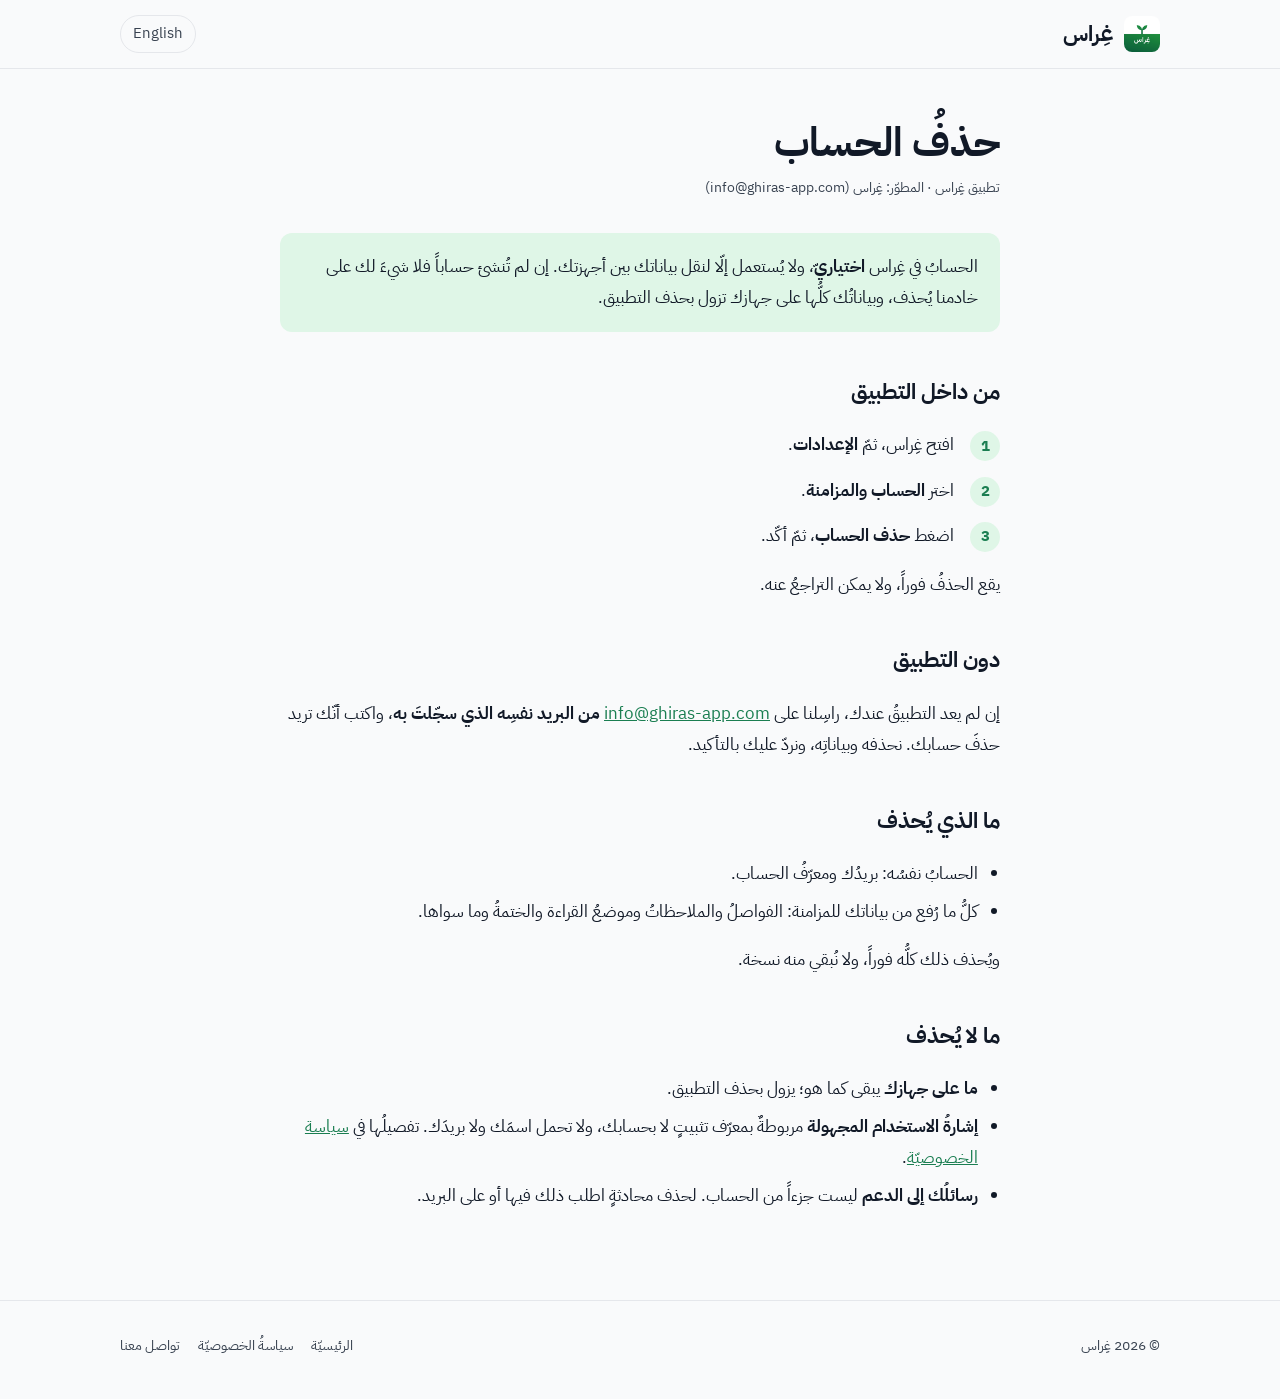
==== delete-account/index.html @ 90747940 "موقعُ غِراس: الرئيسيّة والخصوصيّة وحذفُ الحساب، عربيّاً وإنجليزيّاً Co-Authored-By: Claude Opus 5.5 " ====
<!doctype html>
<html lang="ar" dir="rtl">
<head>
<meta charset="utf-8">
<meta name="viewport" content="width=device-width, initial-scale=1">
<title>حذفُ الحساب · غِراس</title>
<meta name="description" content="كيف تحذف حسابَك في غِراس وبياناتِك المحفوظة على الخادم.">
<meta name="theme-color" content="#0D121C">
<link rel="canonical" href="https://ghiras-app.com/delete-account/">
<link rel="alternate" hreflang="ar" href="https://ghiras-app.com/delete-account/">
<link rel="alternate" hreflang="en" href="https://ghiras-app.com/en/delete-account/">
<link rel="icon" type="image/png" href="/assets/img/favicon.png">
<link rel="preconnect" href="https://fonts.googleapis.com">
<link rel="preconnect" href="https://fonts.gstatic.com" crossorigin>
<link href="https://fonts.googleapis.com/css2?family=IBM+Plex+Sans+Arabic:wght@400;600;700&display=swap" rel="stylesheet">
<link rel="stylesheet" href="/assets/style.css">
</head>
<body>
<header class="top">
  <div class="wrap">
    <a class="brand" href="/"><img src="/assets/img/icon-256.png" alt="" width="36" height="36">غِراس</a>
    <nav class="nav"><a class="lang" href="/en/delete-account/" hreflang="en" lang="en">English</a></nav>
  </div>
</header>

<main class="doc">
  <div class="wrap">
    <h1>حذفُ الحساب</h1>
    <p class="meta">تطبيق غِراس · المطوّر: غِراس (info@ghiras-app.com)</p>

    <div class="summary">الحسابُ في غِراس <strong>اختياريّ</strong>، ولا يُستعمل إلّا لنقل بياناتك بين أجهزتك. إن لم تُنشئ حساباً فلا شيءَ لك على خادمنا يُحذف، وبياناتُك كلُّها على جهازك تزول بحذف التطبيق.</div>

    <h2>من داخل التطبيق</h2>
    <ol class="steps">
      <li>افتح غِراس، ثمّ <strong>الإعدادات</strong>.</li>
      <li>اختر <strong>الحساب والمزامنة</strong>.</li>
      <li>اضغط <strong>حذف الحساب</strong>، ثمّ أكّد.</li>
    </ol>
    <p>يقع الحذفُ فوراً، ولا يمكن التراجعُ عنه.</p>

    <h2>دون التطبيق</h2>
    <p>إن لم يعد التطبيقُ عندك، راسِلنا على <a href="mailto:info@ghiras-app.com?subject=%D8%AD%D8%B0%D9%81%20%D8%A7%D9%84%D8%AD%D8%B3%D8%A7%D8%A8">info@ghiras-app.com</a> <strong>من البريد نفسِه الذي سجّلتَ به</strong>، واكتب أنّك تريد حذفَ حسابك. نحذفه وبياناتِه، ونردّ عليك بالتأكيد.</p>

    <h2>ما الذي يُحذف</h2>
    <ul>
      <li>الحسابُ نفسُه: بريدُك ومعرّفُ الحساب.</li>
      <li>كلُّ ما رُفع من بياناتك للمزامنة: الفواصلُ والملاحظاتُ وموضعُ القراءة والختمةُ وما سواها.</li>
    </ul>
    <p>ويُحذف ذلك كلُّه فوراً، ولا نُبقي منه نسخة.</p>

    <h2>ما لا يُحذف</h2>
    <ul>
      <li><strong>ما على جهازك</strong> يبقى كما هو؛ يزول بحذف التطبيق.</li>
      <li><strong>إشارةُ الاستخدام المجهولة</strong> مربوطةٌ بمعرّف تثبيتٍ لا بحسابك، ولا تحمل اسمَك ولا بريدَك. تفصيلُها في <a href="/privacy/">سياسة الخصوصيّة</a>.</li>
      <li><strong>رسائلُك إلى الدعم</strong> ليست جزءاً من الحساب. لحذف محادثةٍ اطلب ذلك فيها أو على البريد.</li>
    </ul>
  </div>
</main>

<footer class="foot">
  <div class="wrap">
    <span>© 2026 غِراس</span>
    <nav>
      <a href="/">الرئيسيّة</a>
      <a href="/privacy/">سياسةُ الخصوصيّة</a>
      <a href="mailto:info@ghiras-app.com">تواصل معنا</a>
    </nav>
  </div>
</footer>
</body>
</html>
---- assets/style.css ----
/* غِراس — موقع التطبيق. الألوانُ والخطُّ والزوايا من وِجهة «منصّات» في التطبيق
   (lib/core/theme/directions/direction_platform.dart): أبيضُ الورق، وأخضرُ
   النظام الموحَّد، ورماديّاتٌ محايدة، وIBM Plex Sans Arabic خطّاً واحداً. */
:root {
  --bg: #F9FAFB;
  --bg-soft: #F3F4F6;
  --card: #FFFFFF;
  --ink: #111927;
  --ink-soft: #384250;
  --line: #E5E7EB;
  --sage: #1A7E51;
  --sage-soft: #DFF6E7;
  --btn: #166A45;
  --btn-ink: #FFFFFF;
  --shot-edge: rgba(17, 25, 39, .10);
  --radius: 12px;
  --wrap: 1080px;
  --font-body: "IBM Plex Sans Arabic", system-ui, -apple-system, "Segoe UI", sans-serif;
  --font-display: "IBM Plex Sans Arabic", system-ui, -apple-system, "Segoe UI", sans-serif;
}
@media (prefers-color-scheme: dark) {
  :root {
    --bg: #0D121C;
    --bg-soft: #111927;
    --card: #111927;
    --ink: #F9FAFB;
    --ink-soft: #D2D6DB;
    --line: #2A3441;
    --sage: #54C08A;
    --sage-soft: #14573A;
    --btn: #166A45;
    --btn-ink: #FFFFFF;
    --shot-edge: rgba(255, 255, 255, .10);
  }
}

* { box-sizing: border-box; }
html { -webkit-text-size-adjust: 100%; scroll-behavior: smooth; }
body {
  margin: 0;
  background: var(--bg);
  color: var(--ink);
  font-family: var(--font-body);
  font-size: 17px;
  line-height: 1.85;
  overflow-x: hidden;
}
img { max-width: 100%; display: block; }
a { color: var(--sage); }
.wrap { max-width: var(--wrap); margin: 0 auto; padding: 0 20px; }

/* الرأس */
.top { border-bottom: 1px solid var(--line); }
.top .wrap { display: flex; align-items: center; justify-content: space-between; height: 68px; gap: 12px; }
.brand { display: flex; align-items: center; gap: 10px; text-decoration: none; color: var(--ink); font-family: var(--font-display); font-size: 22px; font-weight: 700; }
.brand img { width: 36px; height: 36px; border-radius: 8px; }
.nav { display: flex; align-items: center; gap: 18px; font-size: 15px; }
.nav a { color: var(--ink-soft); text-decoration: none; }
.nav a:hover { color: var(--ink); }
.lang { border: 1px solid var(--line); border-radius: 999px; padding: 4px 12px; }
@media (max-width: 640px) { .nav .hide-sm { display: none; } }

/* البطل */
.hero { padding: 64px 0 40px; }
.hero .wrap { display: grid; grid-template-columns: 1.1fr .9fr; gap: 48px; align-items: center; }
.hero h1 { font-family: var(--font-display); font-size: clamp(36px, 5.4vw, 56px); line-height: 1.3; font-weight: 700; letter-spacing: -.01em; margin: 0 0 16px; }
.hero p.lead { font-size: 19px; color: var(--ink-soft); margin: 0 0 28px; max-width: 34em; }
.cta { display: flex; flex-wrap: wrap; gap: 12px; align-items: center; }
.btn {
  display: inline-flex; align-items: center; gap: 10px;
  background: var(--btn); color: var(--btn-ink);
  padding: 12px 22px; border-radius: 8px; text-decoration: none; font-weight: 600; font-size: 16px;
}
.btn svg { width: 22px; height: 22px; flex: none; }
.btn small { display: block; font-weight: 400; font-size: 11px; opacity: .8; line-height: 1.2; }
.btn span { line-height: 1.25; }
.btn.ghost { background: transparent; color: var(--ink-soft); border: 1px solid var(--line); cursor: default; }
.hero .shot { justify-self: center; }
@media (max-width: 820px) {
  .hero { padding: 40px 0 24px; }
  .hero .wrap { grid-template-columns: 1fr; gap: 36px; }
}

/* اللقطات */
.shot {
  width: 100%; max-width: 300px; border-radius: 34px; overflow: hidden;
  border: 1px solid var(--shot-edge);
  box-shadow: 0 30px 60px -30px rgba(0, 0, 0, .45);
  background: #0D121C;
}
.shot img { width: 100%; height: auto; }

/* الأقسام */
section { padding: 56px 0; }
.section-title { font-family: var(--font-display); font-weight: 700; font-size: clamp(26px, 3.4vw, 34px); margin: 0 0 8px; line-height: 1.3; }
.section-sub { color: var(--ink-soft); margin: 0 0 36px; max-width: 40em; }

.features { display: grid; grid-template-columns: repeat(3, 1fr); gap: 16px; }
.feature { background: var(--card); border: 1px solid var(--line); border-radius: var(--radius); padding: 24px; }
.feature .ic { width: 44px; height: 44px; border-radius: 8px; background: var(--sage-soft); color: var(--sage); display: grid; place-items: center; margin-bottom: 14px; }
.feature .ic svg { width: 22px; height: 22px; }
.feature h3 { margin: 0 0 6px; font-size: 19px; }
.feature p { margin: 0; color: var(--ink-soft); font-size: 15.5px; line-height: 1.75; }
@media (max-width: 900px) { .features { grid-template-columns: repeat(2, 1fr); } }
@media (max-width: 560px) { .features { grid-template-columns: 1fr; } }

.gallery { display: grid; grid-template-columns: repeat(4, 1fr); gap: 20px; }
.gallery figure { margin: 0; }
.gallery .shot { max-width: none; border-radius: 20px; }
.gallery figcaption { text-align: center; color: var(--ink-soft); font-size: 14px; margin-top: 10px; }
@media (max-width: 820px) {
  .gallery { grid-template-columns: none; grid-auto-flow: column; grid-auto-columns: 62%; overflow-x: auto; scroll-snap-type: x mandatory; padding-bottom: 8px; }
  .gallery figure { scroll-snap-align: center; }
}

.privacy-band { background: var(--bg-soft); border-block: 1px solid var(--line); }
.points { display: grid; grid-template-columns: repeat(3, 1fr); gap: 24px; }
.points h3 { margin: 0 0 4px; font-size: 18px; }
.points p { margin: 0; color: var(--ink-soft); font-size: 15.5px; }
@media (max-width: 760px) { .points { grid-template-columns: 1fr; } }

.support-card { background: var(--card); border: 1px solid var(--line); border-radius: var(--radius); padding: 32px; display: flex; flex-wrap: wrap; gap: 20px; align-items: center; justify-content: space-between; }
.support-card h2 { margin: 0 0 4px; font-family: var(--font-display); font-size: 26px; font-weight: 700; }
.support-card p { margin: 0; color: var(--ink-soft); }

/* صفحات المستندات */
.doc { padding: 48px 0 72px; }
.doc .wrap { max-width: 760px; }
.doc h1 { font-family: var(--font-display); font-weight: 700; font-size: clamp(30px, 4.4vw, 40px); line-height: 1.3; margin: 0 0 6px; }
.doc .meta { color: var(--ink-soft); font-size: 14px; margin: 0 0 32px; }
.doc h2 { font-size: 22px; margin: 40px 0 10px; }
.doc h3 { font-size: 18px; margin: 28px 0 8px; }
.doc p, .doc li { color: var(--ink); }
.doc ul, .doc ol { padding-inline-start: 1.3em; }
.doc li { margin-bottom: 6px; }
.doc .note { background: var(--bg-soft); border: 1px solid var(--line); border-radius: 8px; padding: 14px 18px; margin: 18px 0; color: var(--ink-soft); font-size: 15.5px; }
.doc .summary { background: var(--sage-soft); border-radius: 12px; padding: 18px 22px; margin: 0 0 24px; }
.table-wrap { overflow-x: auto; margin: 14px 0; }
.doc table { width: 100%; border-collapse: collapse; font-size: 15px; }
.doc th, .doc td { text-align: start; padding: 10px 12px; border-bottom: 1px solid var(--line); vertical-align: top; }
.doc th { color: var(--ink-soft); font-weight: 600; }
.steps { counter-reset: s; list-style: none; padding: 0 !important; }
.steps li { counter-increment: s; position: relative; padding-inline-start: 46px; margin-bottom: 14px; }
.steps li::before { content: counter(s); position: absolute; inset-inline-start: 0; top: 2px; width: 30px; height: 30px; border-radius: 50%; background: var(--sage-soft); color: var(--sage); display: grid; place-items: center; font-weight: 700; font-size: 15px; }
code { font-family: ui-monospace, Menlo, monospace; font-size: .9em; background: var(--bg-soft); padding: 1px 6px; border-radius: 6px; }

/* التذييل */
.foot { border-top: 1px solid var(--line); padding: 32px 0 40px; color: var(--ink-soft); font-size: 14px; }
.foot .wrap { display: flex; flex-wrap: wrap; gap: 12px 28px; justify-content: space-between; align-items: center; }
.foot nav { display: flex; flex-wrap: wrap; gap: 18px; }
.foot a { color: var(--ink-soft); text-decoration: none; }
.foot a:hover { color: var(--ink); }
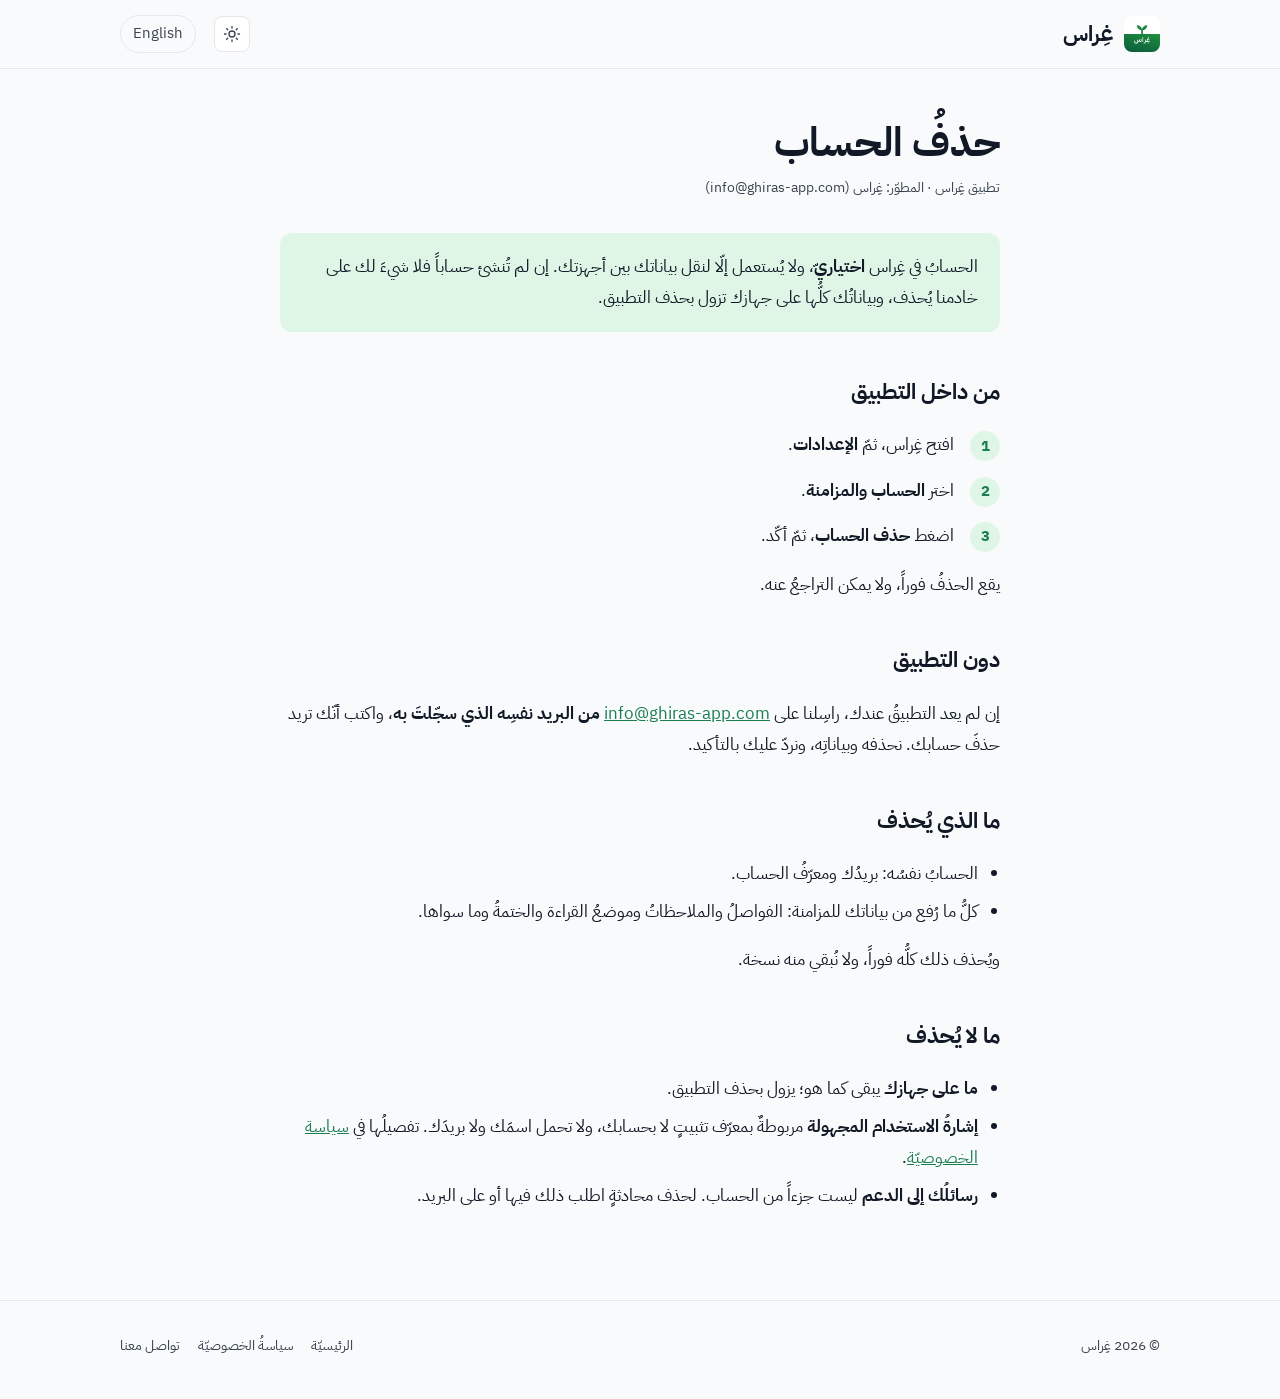
==== commit 2824867d: "هويّةُ «منصّات»، ولقطاتٌ حديثة، وزرُّ الوضع الداكن، وحقلُ الجزيئات من التطبيق Co-Authored-By: Claude" ====
--- a/delete-account/index.html
+++ b/delete-account/index.html
@@ -13,13 +13,14 @@
 <link rel="preconnect" href="https://fonts.googleapis.com">
 <link rel="preconnect" href="https://fonts.gstatic.com" crossorigin>
 <link href="https://fonts.googleapis.com/css2?family=IBM+Plex+Sans+Arabic:wght@400;600;700&display=swap" rel="stylesheet">
+<script>try{var t=localStorage.getItem("ghiras-theme");if(t==="dark"||t==="light")document.documentElement.setAttribute("data-theme",t)}catch(e){}</script>
 <link rel="stylesheet" href="/assets/style.css">
 </head>
 <body>
 <header class="top">
   <div class="wrap">
     <a class="brand" href="/"><img src="/assets/img/icon-256.png" alt="" width="36" height="36">غِراس</a>
-    <nav class="nav"><a class="lang" href="/en/delete-account/" hreflang="en" lang="en">English</a></nav>
+    <nav class="nav"><button class="theme-btn" type="button" aria-label="الوضع الداكن أو الفاتح"><svg class="sun" viewBox="0 0 24 24" fill="none" stroke="currentColor" stroke-width="1.8" stroke-linecap="round" aria-hidden="true"><circle cx="12" cy="12" r="4"/><path d="M12 2v2M12 20v2M4.9 4.9l1.4 1.4M17.7 17.7l1.4 1.4M2 12h2M20 12h2M4.9 19.1l1.4-1.4M17.7 6.3l1.4-1.4"/></svg><svg class="moon" viewBox="0 0 24 24" fill="none" stroke="currentColor" stroke-width="1.8" stroke-linecap="round" stroke-linejoin="round" aria-hidden="true"><path d="M20 14.5A8 8 0 0 1 9.5 4a8 8 0 1 0 10.5 10.5z"/></svg></button><a class="lang" href="/en/delete-account/" hreflang="en" lang="en">English</a></nav>
   </div>
 </header>
 
@@ -67,5 +68,6 @@
     </nav>
   </div>
 </footer>
+<script src="/assets/site.js" defer></script>
 </body>
 </html>
--- a/assets/style.css
+++ b/assets/style.css
@@ -17,9 +17,15 @@
   --wrap: 1080px;
   --font-body: "IBM Plex Sans Arabic", system-ui, -apple-system, "Segoe UI", sans-serif;
   --font-display: "IBM Plex Sans Arabic", system-ui, -apple-system, "Segoe UI", sans-serif;
-}
+  --particle: 26, 126, 81;   /* g600 — يُقرأ في site.js لونَ الجزيئات */
+  --particle-boost: 1.7;     /* الورقُ الأبيض يبتلع النقطة؛ على الداكن 1.2 */
+  --glow: rgba(26, 126, 81, .10);
+  --dots: rgba(17, 25, 39, .07);
+  color-scheme: light;
+}
+/* الداكن: يتبع النظامَ ما لم يختر الزائرُ بالزرّ (data-theme على <html>). */
 @media (prefers-color-scheme: dark) {
-  :root {
+  :root:not([data-theme="light"]) {
     --bg: #0D121C;
     --bg-soft: #111927;
     --card: #111927;
@@ -31,7 +37,67 @@
     --btn: #166A45;
     --btn-ink: #FFFFFF;
     --shot-edge: rgba(255, 255, 255, .10);
+    --particle: 84, 192, 138;
+    --particle-boost: 1.2;
+    --glow: rgba(26, 126, 81, .28);
+    --dots: rgba(255, 255, 255, .06);
+    color-scheme: dark;
   }
+}
+:root[data-theme="dark"] {
+  --bg: #0D121C;
+  --bg-soft: #111927;
+  --card: #111927;
+  --ink: #F9FAFB;
+  --ink-soft: #D2D6DB;
+  --line: #2A3441;
+  --sage: #54C08A;
+  --sage-soft: #14573A;
+  --btn: #166A45;
+  --btn-ink: #FFFFFF;
+  --shot-edge: rgba(255, 255, 255, .10);
+  --particle: 84, 192, 138;
+  --particle-boost: 1.2;
+  --glow: rgba(26, 126, 81, .28);
+  --dots: rgba(255, 255, 255, .06);
+  color-scheme: dark;
+}
+body, .top, .feature, .support-card { transition: background-color .25s ease, color .25s ease, border-color .25s ease; }
+
+/* زرُّ الوضع */
+.theme-btn {
+  width: 36px; height: 36px; border-radius: 8px; border: 1px solid var(--line);
+  background: var(--card); color: var(--ink-soft); display: grid; place-items: center; cursor: pointer; padding: 0;
+}
+.theme-btn:hover { color: var(--ink); }
+.theme-btn svg { width: 18px; height: 18px; }
+.theme-btn .moon { display: none; }
+:root[data-theme="dark"] .theme-btn .sun { display: none; }
+:root[data-theme="dark"] .theme-btn .moon { display: block; }
+@media (prefers-color-scheme: dark) {
+  :root:not([data-theme="light"]) .theme-btn .sun { display: none; }
+  :root:not([data-theme="light"]) .theme-btn .moon { display: block; }
+}
+
+/* حقلُ الجزيئات — منقولٌ عن DhikrParticleField في التطبيق */
+.hero { position: relative; overflow: hidden; }
+.hero::before {
+  content: ""; position: absolute; inset: 0; pointer-events: none;
+  background: radial-gradient(circle at var(--hx, 25%) 55%, var(--glow), transparent 60%);
+}
+[dir="rtl"] .hero { --hx: 25%; }
+[dir="ltr"] .hero { --hx: 75%; }
+.hero canvas.particles { position: absolute; inset: 0; width: 100%; height: 100%; pointer-events: none; }
+.hero .wrap { position: relative; }
+@media (max-width: 820px) {
+  [dir="rtl"] .hero, [dir="ltr"] .hero { --hx: 50%; }
+  .hero::before { background: radial-gradient(circle at 50% 78%, var(--glow), transparent 55%); }
+}
+
+/* نقاطُ بطاقة التقويم في التطبيق — على البطاقات */
+.feature, .support-card {
+  background-image: radial-gradient(var(--dots) 1px, transparent 1.2px);
+  background-size: 14px 14px;
 }
 
 * { box-sizing: border-box; }
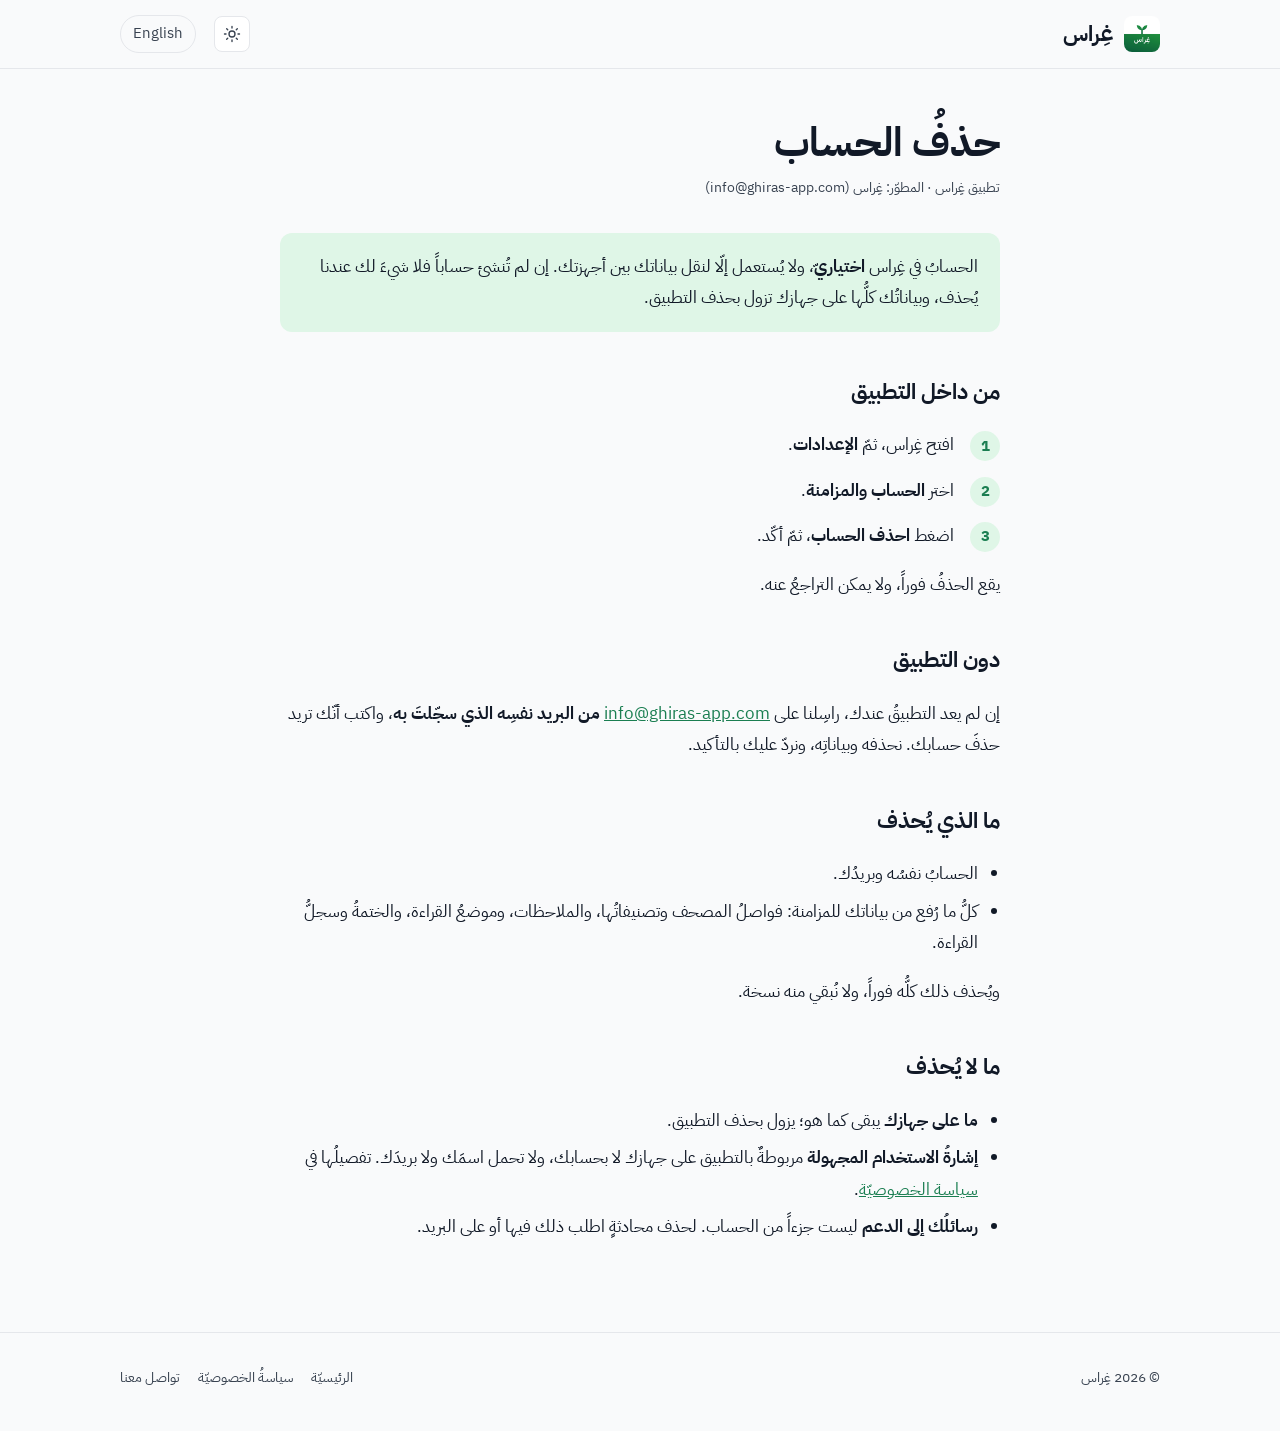
==== commit a3bdf45c: "مراجعة: لا أسماءَ تقنيّاتٍ ولا تفاصيلَ داخليّة، والمصطلحاتُ كما في التطبيق - سياسةُ الخصوصيّة بلغةٍ " ====
--- a/delete-account/index.html
+++ b/delete-account/index.html
@@ -4,7 +4,7 @@
 <meta charset="utf-8">
 <meta name="viewport" content="width=device-width, initial-scale=1">
 <title>حذفُ الحساب · غِراس</title>
-<meta name="description" content="كيف تحذف حسابَك في غِراس وبياناتِك المحفوظة على الخادم.">
+<meta name="description" content="كيف تحذف حسابَك في غِراس وبياناتِك المحفوظة لدينا.">
 <meta name="theme-color" content="#0D121C">
 <link rel="canonical" href="https://ghiras-app.com/delete-account/">
 <link rel="alternate" hreflang="ar" href="https://ghiras-app.com/delete-account/">
@@ -29,13 +29,13 @@
     <h1>حذفُ الحساب</h1>
     <p class="meta">تطبيق غِراس · المطوّر: غِراس (info@ghiras-app.com)</p>
 
-    <div class="summary">الحسابُ في غِراس <strong>اختياريّ</strong>، ولا يُستعمل إلّا لنقل بياناتك بين أجهزتك. إن لم تُنشئ حساباً فلا شيءَ لك على خادمنا يُحذف، وبياناتُك كلُّها على جهازك تزول بحذف التطبيق.</div>
+    <div class="summary">الحسابُ في غِراس <strong>اختياريّ</strong>، ولا يُستعمل إلّا لنقل بياناتك بين أجهزتك. إن لم تُنشئ حساباً فلا شيءَ لك عندنا يُحذف، وبياناتُك كلُّها على جهازك تزول بحذف التطبيق.</div>
 
     <h2>من داخل التطبيق</h2>
     <ol class="steps">
       <li>افتح غِراس، ثمّ <strong>الإعدادات</strong>.</li>
       <li>اختر <strong>الحساب والمزامنة</strong>.</li>
-      <li>اضغط <strong>حذف الحساب</strong>، ثمّ أكّد.</li>
+      <li>اضغط <strong>احذف الحساب</strong>، ثمّ أكّد.</li>
     </ol>
     <p>يقع الحذفُ فوراً، ولا يمكن التراجعُ عنه.</p>
 
@@ -44,15 +44,15 @@
 
     <h2>ما الذي يُحذف</h2>
     <ul>
-      <li>الحسابُ نفسُه: بريدُك ومعرّفُ الحساب.</li>
-      <li>كلُّ ما رُفع من بياناتك للمزامنة: الفواصلُ والملاحظاتُ وموضعُ القراءة والختمةُ وما سواها.</li>
+      <li>الحسابُ نفسُه وبريدُك.</li>
+      <li>كلُّ ما رُفع من بياناتك للمزامنة: فواصلُ المصحف وتصنيفاتُها، والملاحظات، وموضعُ القراءة، والختمةُ وسجلُّ القراءة.</li>
     </ul>
     <p>ويُحذف ذلك كلُّه فوراً، ولا نُبقي منه نسخة.</p>
 
     <h2>ما لا يُحذف</h2>
     <ul>
       <li><strong>ما على جهازك</strong> يبقى كما هو؛ يزول بحذف التطبيق.</li>
-      <li><strong>إشارةُ الاستخدام المجهولة</strong> مربوطةٌ بمعرّف تثبيتٍ لا بحسابك، ولا تحمل اسمَك ولا بريدَك. تفصيلُها في <a href="/privacy/">سياسة الخصوصيّة</a>.</li>
+      <li><strong>إشارةُ الاستخدام المجهولة</strong> مربوطةٌ بالتطبيق على جهازك لا بحسابك، ولا تحمل اسمَك ولا بريدَك. تفصيلُها في <a href="/privacy/">سياسة الخصوصيّة</a>.</li>
       <li><strong>رسائلُك إلى الدعم</strong> ليست جزءاً من الحساب. لحذف محادثةٍ اطلب ذلك فيها أو على البريد.</li>
     </ul>
   </div>
--- a/assets/style.css
+++ b/assets/style.css
@@ -1,6 +1,4 @@
-/* غِراس — موقع التطبيق. الألوانُ والخطُّ والزوايا من وِجهة «منصّات» في التطبيق
-   (lib/core/theme/directions/direction_platform.dart): أبيضُ الورق، وأخضرُ
-   النظام الموحَّد، ورماديّاتٌ محايدة، وIBM Plex Sans Arabic خطّاً واحداً. */
+/* غِراس — الألوانُ والخطُّ والزوايا. */
 :root {
   --bg: #F9FAFB;
   --bg-soft: #F3F4F6;
@@ -70,7 +68,16 @@
   background: var(--card); color: var(--ink-soft); display: grid; place-items: center; cursor: pointer; padding: 0;
 }
 .theme-btn:hover { color: var(--ink); }
-.theme-btn svg { width: 18px; height: 18px; }
+.theme-btn svg { width: 18px; height: 18px; animation: icon-in .6s cubic-bezier(.22, 1, .36, 1); }
+@keyframes icon-in { from { transform: rotate(-120deg) scale(.3); opacity: 0; } }
+
+/* انتقالُ الوضع: الدائرةُ يرسمها site.js على اللقطة الجديدة، فلا تلاشيَ افتراضيّ. */
+::view-transition-old(root), ::view-transition-new(root) { animation: none; mix-blend-mode: normal; }
+::view-transition-new(root) { z-index: 2; }
+.vt-theme, .vt-theme * { transition: none !important; }
+@media (prefers-reduced-motion: reduce) {
+  .theme-btn svg { animation: none; }
+}
 .theme-btn .moon { display: none; }
 :root[data-theme="dark"] .theme-btn .sun { display: none; }
 :root[data-theme="dark"] .theme-btn .moon { display: block; }
@@ -79,7 +86,7 @@
   :root:not([data-theme="light"]) .theme-btn .moon { display: block; }
 }
 
-/* حقلُ الجزيئات — منقولٌ عن DhikrParticleField في التطبيق */
+/* حقلُ الجزيئات */
 .hero { position: relative; overflow: hidden; }
 .hero::before {
   content: ""; position: absolute; inset: 0; pointer-events: none;
@@ -94,7 +101,7 @@
   .hero::before { background: radial-gradient(circle at 50% 78%, var(--glow), transparent 55%); }
 }
 
-/* نقاطُ بطاقة التقويم في التطبيق — على البطاقات */
+/* نقاطُ البطاقات */
 .feature, .support-card {
   background-image: radial-gradient(var(--dots) 1px, transparent 1.2px);
   background-size: 14px 14px;
